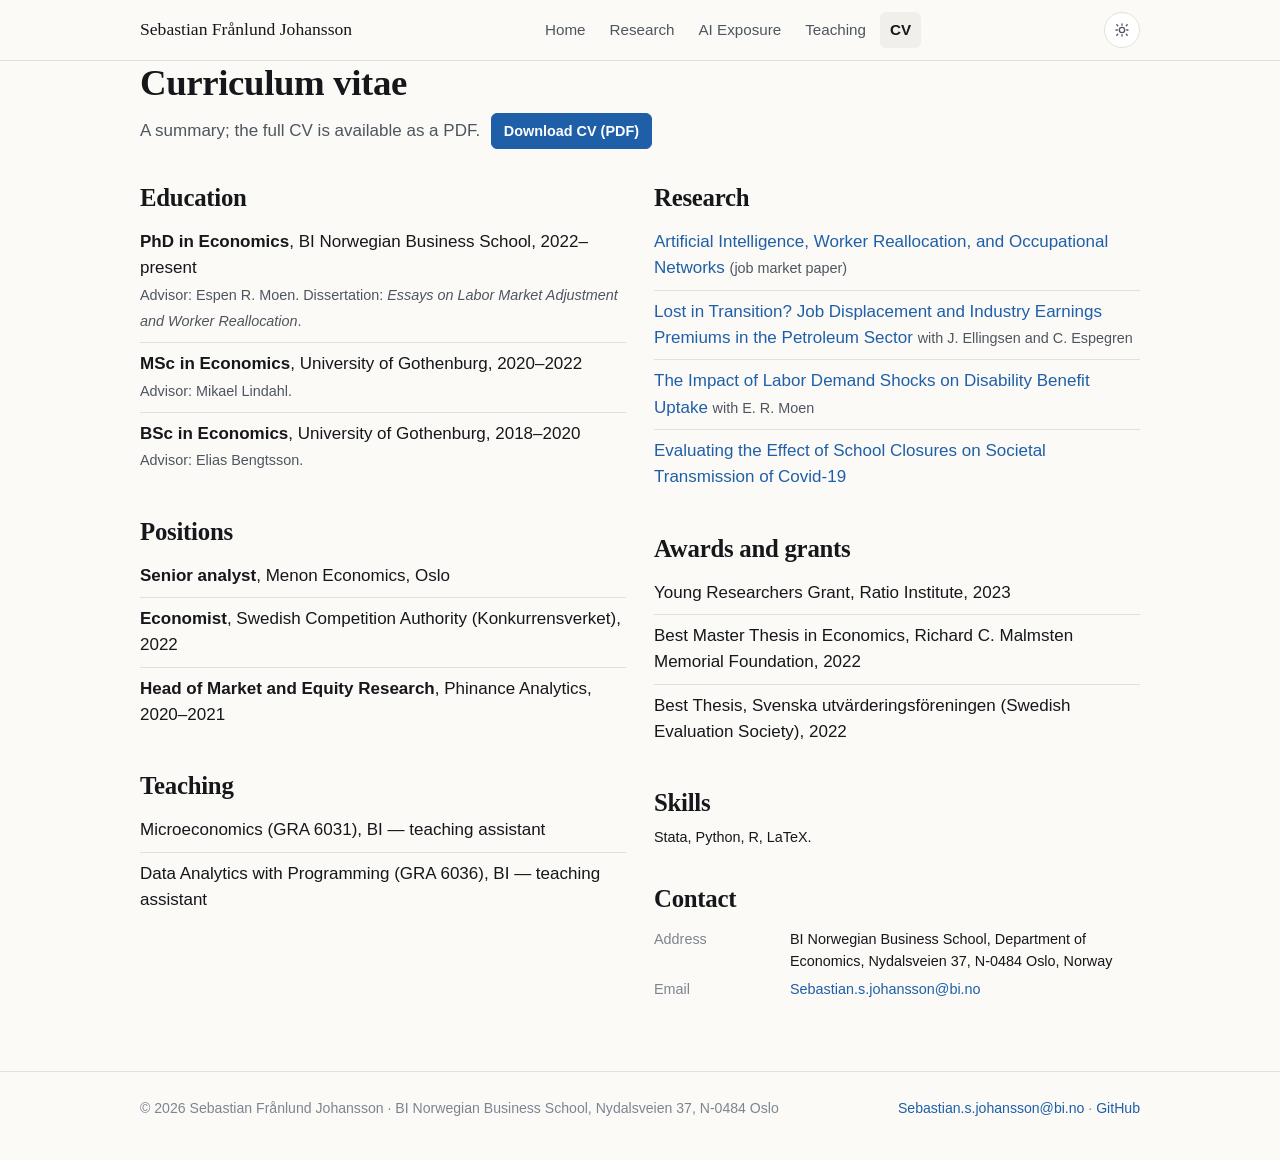
==== cv.html @ c0b87c76 "Add files via upload" ====
<!doctype html>
<html lang="en">
<head>
<meta charset="utf-8">
<meta name="viewport" content="width=device-width, initial-scale=1">
<title>CV — Sebastian Frånlund Johansson</title>
<meta name="description" content="Curriculum vitae of Sebastian Frånlund Johansson: PhD candidate in economics at BI Norwegian Business School, senior analyst at Menon Economics.">
<meta property="og:title" content="CV — Sebastian Frånlund Johansson">
<meta property="og:description" content="Curriculum vitae of Sebastian Frånlund Johansson: PhD candidate in economics at BI Norwegian Business School, senior analyst at Menon Economics.">
<meta property="og:image" content="assets/photo.webp">
<link rel="icon" href="assets/favicon.svg" type="image/svg+xml">
<link rel="stylesheet" href="assets/style.css">
<script>
// apply saved theme before first paint to avoid a flash
try { var t = localStorage.getItem('theme'); if (t) document.documentElement.setAttribute('data-theme', t); } catch (e) {}
</script>

</head>
<body data-github="Seb-f-Johansson">
<header class="site-header">
  <div class="wrap">
    <a class="brand" href="index.html">Sebastian Frånlund Johansson</a>
    <nav class="main" id="nav" aria-label="Main">
      <a href="index.html">Home</a>
      <a href="research.html">Research</a>
      <a href="exposure.html">AI Exposure</a>
      <a href="teaching.html">Teaching</a>
      <a href="cv.html" aria-current="page">CV</a>
    </nav>
    <div style="display:flex;gap:8px;align-items:center">
      <button class="theme-btn" id="theme" type="button" aria-label="Toggle dark mode" title="Toggle dark mode">
        <svg width="16" height="16" viewBox="0 0 24 24" fill="none" stroke="currentColor" stroke-width="2" stroke-linecap="round" aria-hidden="true"><path class="sun" d="M12 3v2M12 19v2M4.2 4.2l1.4 1.4M18.4 18.4l1.4 1.4M3 12h2M19 12h2M4.2 19.8l1.4-1.4M18.4 5.6l1.4-1.4"/><circle class="sun" cx="12" cy="12" r="4"/><path class="moon" d="M21 12.8A9 9 0 1 1 11.2 3a7 7 0 0 0 9.8 9.8z" style="display:none"/></svg>
      </button>
      <button class="theme-btn nav-toggle" id="navToggle" type="button" aria-label="Menu" aria-expanded="false" aria-controls="nav">
        <svg width="16" height="16" viewBox="0 0 24 24" fill="none" stroke="currentColor" stroke-width="2" stroke-linecap="round" aria-hidden="true"><path d="M4 7h16M4 12h16M4 17h16"/></svg>
      </button>
    </div>
  </div>
</header>
<main class="wrap">

<h1>Curriculum vitae</h1>
<p class="muted">A summary; the full CV is available as a PDF. <a class="btn primary" href="cv/Sebastian_Johansson_CV.pdf" style="margin-left:6px">Download CV (PDF)</a></p>

<div class="two">
<div>
  <h2 style="margin-top:1.2rem">Education</h2>
  <ul class="clean">
    <li><b>PhD in Economics</b>, BI Norwegian Business School, 2022–present<br><span class="muted small">Advisor: Espen R. Moen. Dissertation: <em>Essays on Labor Market Adjustment and Worker Reallocation</em>.</span></li>
    <li><b>MSc in Economics</b>, University of Gothenburg, 2020–2022<br><span class="muted small">Advisor: Mikael Lindahl.</span></li>
    <li><b>BSc in Economics</b>, University of Gothenburg, 2018–2020<br><span class="muted small">Advisor: Elias Bengtsson.</span></li>
  </ul>

  <h2>Positions</h2>
  <ul class="clean">
    <li><b>Senior analyst</b>, Menon Economics, Oslo</li>
    <li><b>Economist</b>, Swedish Competition Authority (Konkurrensverket), 2022</li>
    <li><b>Head of Market and Equity Research</b>, Phinance Analytics, 2020–2021</li>
  </ul>

  <h2>Teaching</h2>
  <ul class="clean">
    <li>Microeconomics (GRA 6031), BI — teaching assistant</li>
    <li>Data Analytics with Programming (GRA 6036), BI — teaching assistant</li>
  </ul>
</div>
<div>
  <h2 style="margin-top:1.2rem">Research</h2>
  <ul class="clean">
    <li><a href="research.html#ai-reallocation">Artificial Intelligence, Worker Reallocation, and Occupational Networks</a> <span class="muted small">(job market paper)</span></li>
    <li><a href="research.html#lost-in-transition">Lost in Transition? Job Displacement and Industry Earnings Premiums in the Petroleum Sector</a> <span class="muted small">with J. Ellingsen and C. Espegren</span></li>
    <li><a href="research.html#disability">The Impact of Labor Demand Shocks on Disability Benefit Uptake</a> <span class="muted small">with E. R. Moen</span></li>
    <li><a href="research.html#covid">Evaluating the Effect of School Closures on Societal Transmission of Covid-19</a></li>
  </ul>

  <h2>Awards and grants</h2>
  <ul class="clean">
    <li>Young Researchers Grant, Ratio Institute, 2023</li>
    <li>Best Master Thesis in Economics, Richard C. Malmsten Memorial Foundation, 2022</li>
    <li>Best Thesis, Svenska utvärderingsföreningen (Swedish Evaluation Society), 2022</li>
  </ul>

  <h2>Skills</h2>
  <p class="small">Stata, Python, R, LaTeX.</p>

  <h2>Contact</h2>
  <dl class="kv small">
    <dt>Address</dt><dd>BI Norwegian Business School, Department of Economics, Nydalsveien 37, N-0484 Oslo, Norway</dd>
    <dt>Email</dt><dd><a href="mailto:Sebastian.s.johansson@bi.no">Sebastian.s.johansson@bi.no</a></dd>
  </dl>
</div>
</div>

</main>
<footer>
  <div class="wrap">
    <div>&copy; 2026 Sebastian Frånlund Johansson &middot; BI Norwegian Business School, Nydalsveien 37, N-0484 Oslo</div>
    <div><a href="mailto:Sebastian.s.johansson@bi.no">Sebastian.s.johansson@bi.no</a> &middot; <a href="https://github.com/Seb-f-Johansson">GitHub</a></div>
  </div>
</footer>
<script src="assets/site.js"></script>

</body>
</html>
---- assets/style.css ----
/* Sebastian Frånlund Johansson — personal site
   Plain CSS, no framework. Tokens on :root; dark mode via data-theme or OS. */

:root {
  color-scheme: light;
  --bg: #fbfaf7;
  --bg-2: #f1efe9;
  --card: #ffffff;
  --ink: #15171a;
  --ink-2: #4f5560;
  --ink-3: #7d8591;
  --line: #e2e0d8;
  --accent: #1f5fa8;
  --accent-2: #2a78d6;
  --accent-soft: #e4eefb;
  --on-accent: #ffffff;
  --q1: #eb6834;   /* high exposure, low complementarity */
  --q2: #2a78d6;   /* high exposure, high complementarity */
  --q3: #1baf7a;   /* low exposure, high complementarity */
  --q4: #8b9099;   /* low exposure, low complementarity (neutral) */
  --radius: 10px;
  --maxw: 1040px;
  --serif: Georgia, "Times New Roman", serif;
  --sans: -apple-system, BlinkMacSystemFont, "Segoe UI", Inter, Roboto, Helvetica, Arial, sans-serif;
  --mono: ui-monospace, SFMono-Regular, Menlo, Consolas, monospace;
}
@media (prefers-color-scheme: dark) {
  :root:not([data-theme="light"]) {
    color-scheme: dark;
    --bg: #15171a; --bg-2: #1c1f24; --card: #1f2329; --ink: #ecebe6; --ink-2: #b9bcc3; --ink-3: #868c96;
    --line: #2d323a; --accent: #6aa5ee; --accent-2: #3987e5; --accent-soft: #1d2a3c; --on-accent: #0e1a2b;
    --q1: #d95926; --q2: #3987e5; --q3: #199e70; --q4: #7a808a;
  }
}
:root[data-theme="dark"] {
  color-scheme: dark;
  --bg: #15171a; --bg-2: #1c1f24; --card: #1f2329; --ink: #ecebe6; --ink-2: #b9bcc3; --ink-3: #868c96;
  --line: #2d323a; --accent: #6aa5ee; --accent-2: #3987e5; --accent-soft: #1d2a3c; --on-accent: #0e1a2b;
  --q1: #d95926; --q2: #3987e5; --q3: #199e70; --q4: #7a808a;
}

* { box-sizing: border-box; }
html { scroll-behavior: smooth; }
body {
  margin: 0; background: var(--bg); color: var(--ink);
  font-family: var(--sans); font-size: 17px; line-height: 1.55;
  -webkit-font-smoothing: antialiased;
}
a { color: var(--accent); text-decoration: none; }
a:hover { text-decoration: underline; }
h1, h2, h3 { font-family: var(--serif); font-weight: 600; letter-spacing: -0.01em; line-height: 1.2; margin: 0 0 .5rem; }
h1 { font-size: 2.3rem; }
h2 { font-size: 1.55rem; margin-top: 2.2rem; }
h3 { font-size: 1.15rem; }
p { margin: .4rem 0 .9rem; }
.muted { color: var(--ink-2); }
.small { font-size: .9rem; }
.mono { font-family: var(--mono); font-size: .88em; }
code { font-family: var(--mono); font-size: .9em; background: var(--bg-2); padding: .1em .35em; border-radius: 4px; }

.wrap { max-width: var(--maxw); margin: 0 auto; padding: 0 20px; }

/* header / nav */
.site-header { position: sticky; top: 0; z-index: 20; background: color-mix(in srgb, var(--bg) 88%, transparent); backdrop-filter: blur(8px); border-bottom: 1px solid var(--line); }
.site-header .wrap { display: flex; align-items: center; justify-content: space-between; gap: 16px; height: 60px; }
.brand { font-family: var(--serif); font-size: 1.1rem; color: var(--ink); white-space: nowrap; }
.brand:hover { text-decoration: none; }
nav.main { display: flex; gap: 4px; align-items: center; }
nav.main a { padding: 6px 10px; border-radius: 6px; color: var(--ink-2); font-size: .95rem; }
nav.main a:hover { background: var(--bg-2); text-decoration: none; color: var(--ink); }
nav.main a[aria-current="page"] { color: var(--ink); background: var(--bg-2); font-weight: 600; }
.theme-btn { border: 1px solid var(--line); background: var(--card); color: var(--ink-2); border-radius: 999px; width: 36px; height: 36px; cursor: pointer; display: grid; place-items: center; }
.theme-btn:hover { color: var(--ink); }
.nav-toggle { display: none; }
@media (max-width: 720px) {
  nav.main { display: none; position: absolute; top: 60px; left: 0; right: 0; background: var(--bg); border-bottom: 1px solid var(--line); flex-direction: column; align-items: stretch; padding: 8px 12px 12px; }
  nav.main.open { display: flex; }
  .nav-toggle { display: inline-grid; }
  h1 { font-size: 1.8rem; }
}

/* hero */
.hero { display: grid; grid-template-columns: 180px 1fr; gap: 32px; align-items: start; padding: 48px 0 20px; }
.hero img { width: 180px; height: 240px; object-fit: cover; border-radius: var(--radius); border: 1px solid var(--line); background: var(--bg-2); }
.hero .role { color: var(--ink-2); font-size: 1.05rem; margin-top: .2rem; }
.links { display: flex; flex-wrap: wrap; gap: 8px; margin: 14px 0 0; padding: 0; list-style: none; }
.links a { display: inline-flex; align-items: center; gap: 6px; padding: 6px 11px; border: 1px solid var(--line); border-radius: 999px; background: var(--card); color: var(--ink-2); font-size: .9rem; }
.links a:hover { color: var(--ink); border-color: var(--ink-3); text-decoration: none; }
.links svg { width: 15px; height: 15px; fill: currentColor; }
.links svg.ln { fill: none; stroke: currentColor; stroke-width: 2; stroke-linejoin: round; }
@media (max-width: 720px) { .hero { grid-template-columns: 1fr; gap: 18px; padding-top: 28px; } .hero img { width: 140px; height: 186px; } }

/* cards */
.grid { display: grid; grid-template-columns: repeat(auto-fill, minmax(260px, 1fr)); gap: 16px; margin: 12px 0; }
.card { background: var(--card); border: 1px solid var(--line); border-radius: var(--radius); padding: 18px 18px 16px; }
.card h3 { margin-bottom: .35rem; }
.card p { margin: 0 0 .5rem; color: var(--ink-2); font-size: .95rem; }
.card .meta { display: flex; gap: 12px; flex-wrap: wrap; color: var(--ink-3); font-size: .85rem; margin-top: 8px; }
.card .meta span { display: inline-flex; align-items: center; gap: 5px; }
.dot { width: 10px; height: 10px; border-radius: 50%; display: inline-block; background: var(--ink-3); }
.tag { display: inline-block; font-size: .78rem; padding: 2px 8px; border-radius: 999px; background: var(--accent-soft); color: var(--accent); margin-right: 6px; }
.card.link { transition: transform .12s ease, border-color .12s ease; }
.card.link:hover { transform: translateY(-2px); border-color: var(--ink-3); }

/* papers */
.paper { border-top: 1px solid var(--line); padding: 20px 0 14px; }
.paper:last-child { border-bottom: 1px solid var(--line); }
.paper h3 { font-size: 1.2rem; }
.paper .byline { color: var(--ink-2); margin: 2px 0 8px; }
.paper .status { font-size: .8rem; text-transform: uppercase; letter-spacing: .06em; color: var(--ink-3); }
.paper details { margin-top: 6px; }
.paper summary { cursor: pointer; color: var(--accent); font-size: .95rem; user-select: none; }
.paper summary:hover { text-decoration: underline; }
.paper .abstract { margin-top: 8px; color: var(--ink-2); font-size: .97rem; }
.paper .actions { display: flex; flex-wrap: wrap; gap: 8px; margin-top: 10px; }
.btn { display: inline-flex; align-items: center; gap: 6px; padding: 6px 12px; border-radius: 6px; border: 1px solid var(--line); background: var(--card); color: var(--ink); font-size: .9rem; cursor: pointer; font-family: inherit; }
.btn:hover { border-color: var(--ink-3); text-decoration: none; }
.btn.primary { background: var(--accent); border-color: var(--accent); color: var(--on-accent); font-weight: 600; }
.btn.primary:hover { filter: brightness(1.08); }
pre.bib { display: none; background: var(--bg-2); border: 1px solid var(--line); border-radius: 6px; padding: 12px; font-family: var(--mono); font-size: .82rem; overflow: auto; white-space: pre; margin-top: 8px; }
pre.bib.open { display: block; }

/* lists */
ul.clean { list-style: none; padding: 0; margin: 0; }
ul.clean li { padding: 8px 0; border-bottom: 1px solid var(--line); }
ul.clean li:last-child { border-bottom: 0; }
.two { display: grid; grid-template-columns: 1fr 1fr; gap: 28px; }
@media (max-width: 720px) { .two { grid-template-columns: 1fr; } }

/* exposure explorer */
.viz { background: var(--card); border: 1px solid var(--line); border-radius: var(--radius); padding: 16px; }
.viz .controls { display: flex; flex-wrap: wrap; gap: 10px; align-items: center; margin-bottom: 10px; }
.viz input[type="search"] { flex: 1 1 260px; padding: 8px 12px; border: 1px solid var(--line); border-radius: 6px; background: var(--bg); color: var(--ink); font-size: .95rem; font-family: inherit; }
.viz select { padding: 8px 10px; border: 1px solid var(--line); border-radius: 6px; background: var(--bg); color: var(--ink); font-family: inherit; }
.viz svg { width: 100%; height: auto; display: block; }
.viz .legend { display: flex; flex-wrap: wrap; gap: 14px; font-size: .86rem; color: var(--ink-2); margin-top: 8px; }
.viz .legend span { display: inline-flex; align-items: center; gap: 6px; }
.tooltip { position: absolute; pointer-events: none; background: var(--card); color: var(--ink); border: 1px solid var(--line); border-radius: 6px; padding: 8px 10px; font-size: .85rem; box-shadow: 0 6px 20px rgba(0,0,0,.12); max-width: 280px; display: none; z-index: 30; }
.tooltip b { display: block; margin-bottom: 2px; }
.tooltip .q { font-size: .78rem; color: var(--ink-3); }
.pt { cursor: pointer; }
.axis text { fill: var(--ink-3); font-size: 11px; font-family: var(--sans); }
.axis line, .axis path { stroke: var(--line); }
.axis-title { fill: var(--ink-2); font-size: 12px; font-family: var(--sans); }
.ref line { stroke: var(--ink-3); stroke-dasharray: 4 4; }
.qlabel { fill: var(--ink-3); font-size: 11px; font-family: var(--sans); }
.hl text { fill: var(--ink); font-size: 11px; font-family: var(--sans); paint-order: stroke; stroke: var(--card); stroke-width: 3px; }
table.data { width: 100%; border-collapse: collapse; font-size: .9rem; }
table.data th, table.data td { text-align: left; padding: 6px 8px; border-bottom: 1px solid var(--line); }
table.data th { color: var(--ink-3); font-weight: 600; cursor: pointer; white-space: nowrap; }
table.data td.num, table.data th.num { text-align: right; font-variant-numeric: tabular-nums; }
.table-wrap { max-height: 420px; overflow: auto; border: 1px solid var(--line); border-radius: 6px; margin-top: 10px; }

/* footer */
footer { border-top: 1px solid var(--line); margin-top: 56px; padding: 26px 0 40px; color: var(--ink-3); font-size: .88rem; }
footer .wrap { display: flex; flex-wrap: wrap; gap: 16px; justify-content: space-between; }

/* misc */
.notice { background: var(--accent-soft); border: 1px solid color-mix(in srgb, var(--accent) 30%, transparent); border-radius: var(--radius); padding: 12px 14px; font-size: .92rem; }
.skeleton { height: 92px; border-radius: var(--radius); background: linear-gradient(90deg, var(--bg-2), var(--card), var(--bg-2)); background-size: 200% 100%; animation: sh 1.2s infinite; }
@keyframes sh { from { background-position: 200% 0 } to { background-position: -200% 0 } }
.pdf-frame { width: 100%; height: 80vh; border: 1px solid var(--line); border-radius: var(--radius); background: var(--bg-2); }
.kv { display: grid; grid-template-columns: 120px 1fr; gap: 6px 16px; }
.kv dt { color: var(--ink-3); }
.kv dd { margin: 0; }
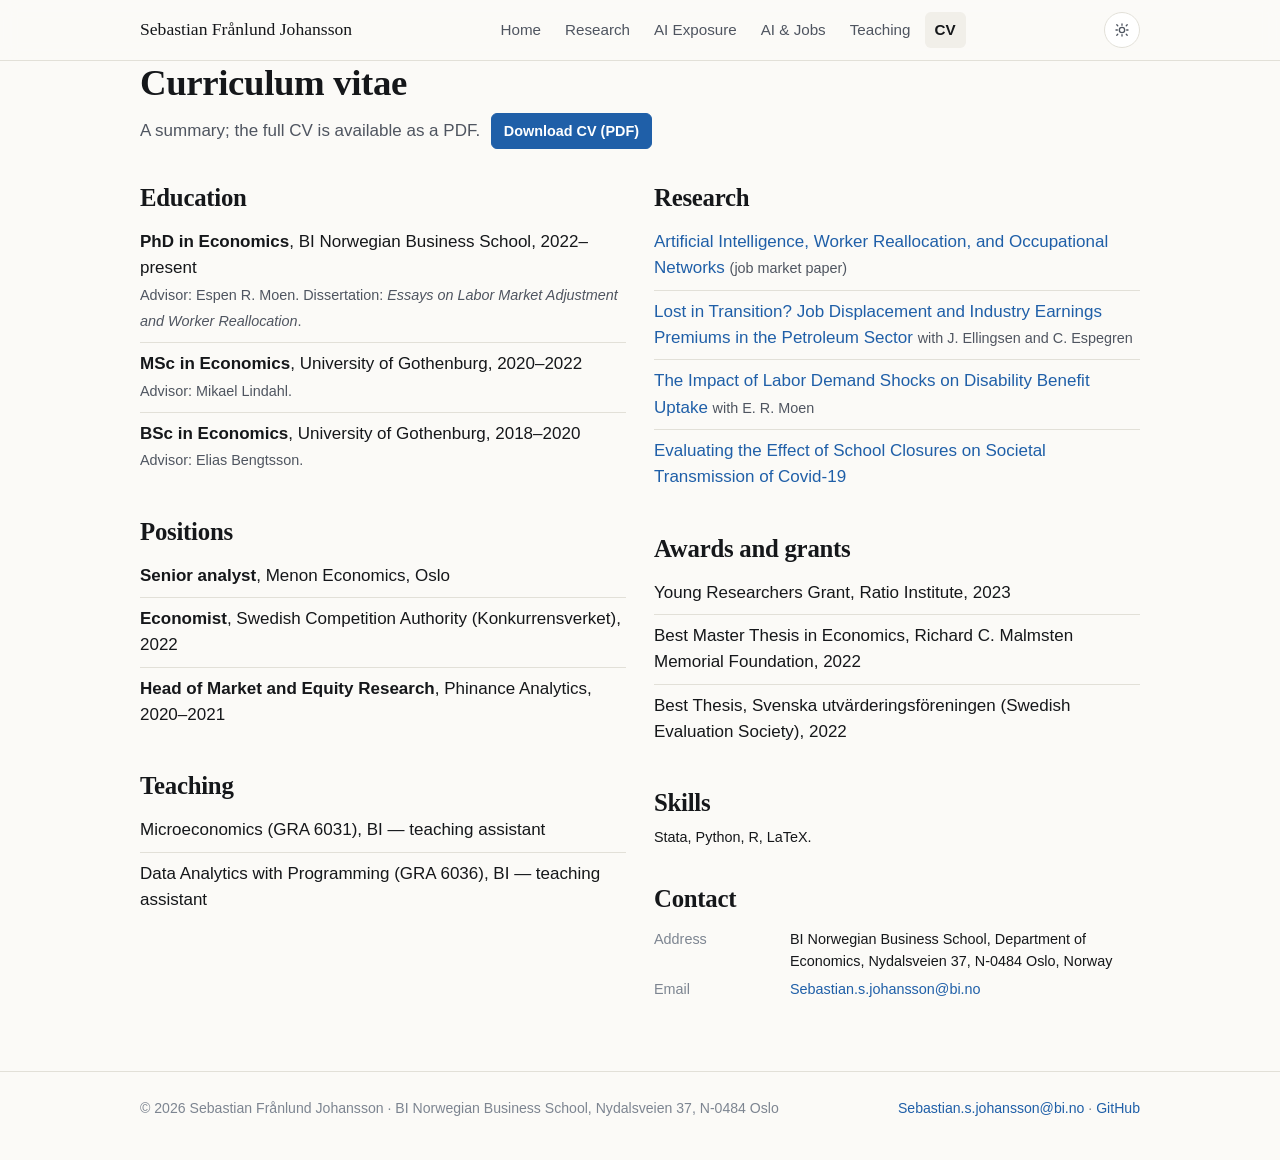
==== commit 08822420: "Add files via upload" ====
--- a/cv.html
+++ b/cv.html
@@ -24,6 +24,7 @@
       <a href="index.html">Home</a>
       <a href="research.html">Research</a>
       <a href="exposure.html">AI Exposure</a>
+      <a href="jobs.html">AI &amp; Jobs</a>
       <a href="teaching.html">Teaching</a>
       <a href="cv.html" aria-current="page">CV</a>
     </nav>
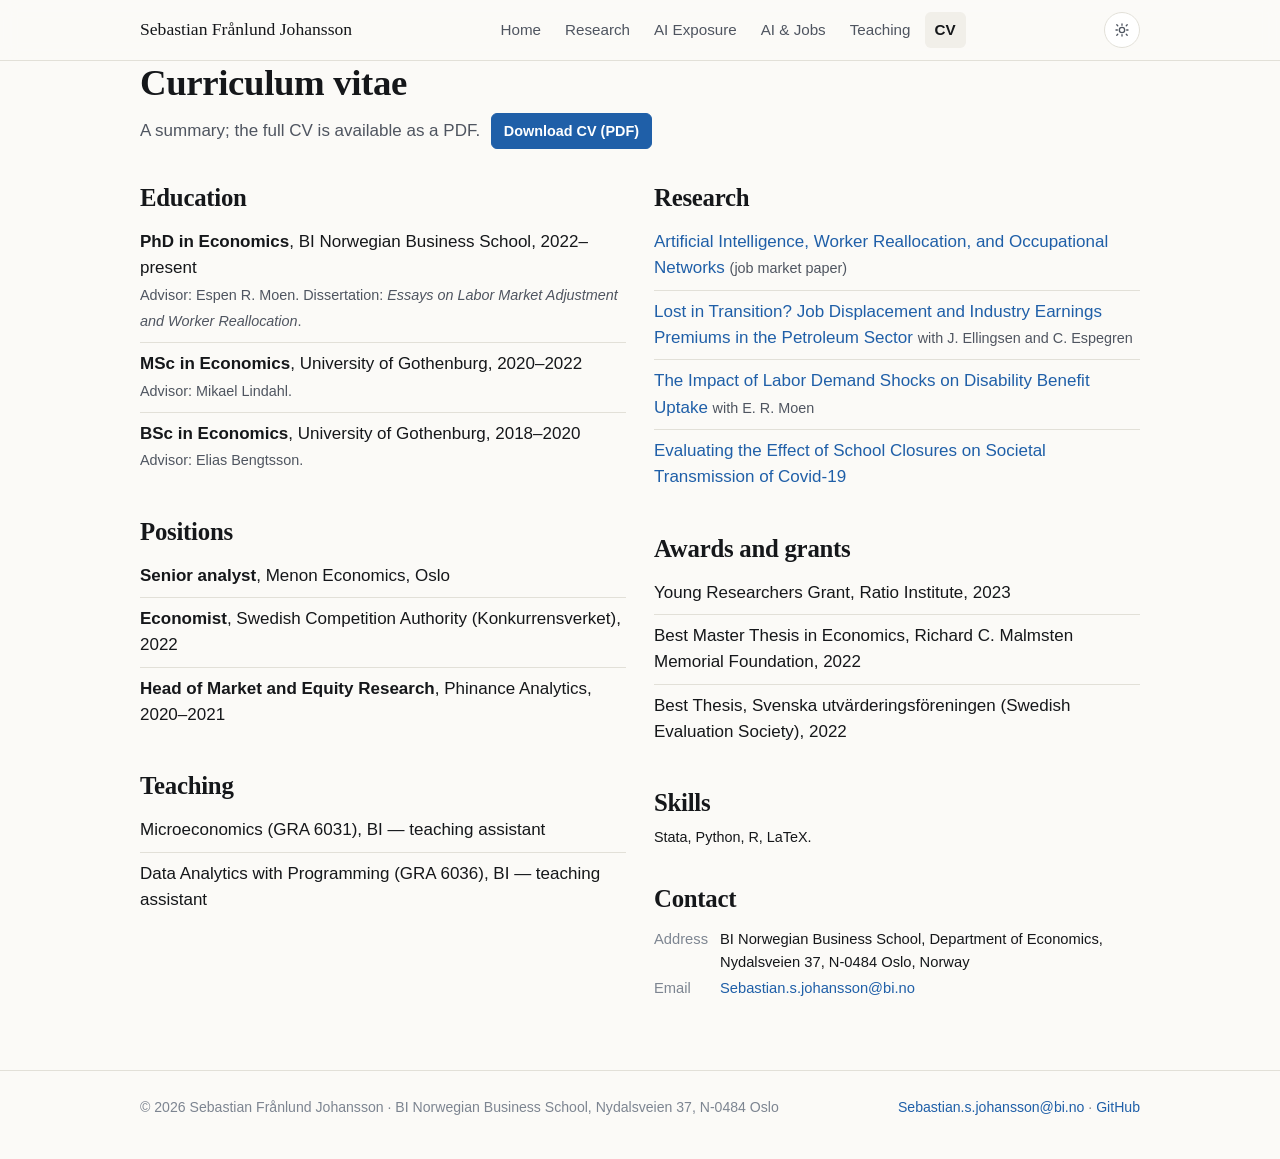
==== commit 36cb4fe3: "Add content hashes to CSS/JS links so browsers load new versions" ====
--- a/cv.html
+++ b/cv.html
@@ -9,7 +9,7 @@
 <meta property="og:description" content="Curriculum vitae of Sebastian Frånlund Johansson: PhD candidate in economics at BI Norwegian Business School, senior analyst at Menon Economics.">
 <meta property="og:image" content="assets/photo.webp">
 <link rel="icon" href="assets/favicon.svg" type="image/svg+xml">
-<link rel="stylesheet" href="assets/style.css">
+<link rel="stylesheet" href="assets/style.css?v=d609bc2c">
 <script>
 // apply saved theme before first paint to avoid a flash
 try { var t = localStorage.getItem('theme'); if (t) document.documentElement.setAttribute('data-theme', t); } catch (e) {}
@@ -99,7 +99,7 @@
     <div><a href="mailto:Sebastian.s.johansson@bi.no">Sebastian.s.johansson@bi.no</a> &middot; <a href="https://github.com/Seb-f-Johansson">GitHub</a></div>
   </div>
 </footer>
-<script src="assets/site.js"></script>
+<script src="assets/site.js?v=0dadcda1"></script>
 
 </body>
 </html>
--- a/assets/style.css
+++ b/assets/style.css
@@ -18,6 +18,7 @@
   --q2: #2a78d6;   /* high exposure, high complementarity */
   --q3: #1baf7a;   /* low exposure, high complementarity */
   --q4: #8b9099;   /* low exposure, low complementarity (neutral) */
+  --pos: #2f8f5b; --neg: #c8553d; --s1: #a3c3ea; --s2: #6f9fdb; --s3: #3f7ccb; --s4: #1f5fa8; --s5: #0e3566;   /* exposure quintiles, low -> high */
   --radius: 10px;
   --maxw: 1040px;
   --serif: Georgia, "Times New Roman", serif;
@@ -30,6 +31,7 @@
     --bg: #15171a; --bg-2: #1c1f24; --card: #1f2329; --ink: #ecebe6; --ink-2: #b9bcc3; --ink-3: #868c96;
     --line: #2d323a; --accent: #6aa5ee; --accent-2: #3987e5; --accent-soft: #1d2a3c; --on-accent: #0e1a2b;
     --q1: #d95926; --q2: #3987e5; --q3: #199e70; --q4: #7a808a;
+    --pos: #47b07a; --neg: #e0775f; --s1: #33547f; --s2: #3f72b3; --s3: #5b93dc; --s4: #8db8ef; --s5: #cfe2fa;
   }
 }
 :root[data-theme="dark"] {
@@ -37,6 +39,7 @@
   --bg: #15171a; --bg-2: #1c1f24; --card: #1f2329; --ink: #ecebe6; --ink-2: #b9bcc3; --ink-3: #868c96;
   --line: #2d323a; --accent: #6aa5ee; --accent-2: #3987e5; --accent-soft: #1d2a3c; --on-accent: #0e1a2b;
   --q1: #d95926; --q2: #3987e5; --q3: #199e70; --q4: #7a808a;
+  --pos: #47b07a; --neg: #e0775f; --s1: #33547f; --s2: #3f72b3; --s3: #5b93dc; --s4: #8db8ef; --s5: #cfe2fa;
 }
 
 * { box-sizing: border-box; }
@@ -163,3 +166,37 @@
 .kv { display: grid; grid-template-columns: 120px 1fr; gap: 6px 16px; }
 .kv dt { color: var(--ink-3); }
 .kv dd { margin: 0; }
+
+/* AI and Norwegian jobs page */
+.stats { display: grid; grid-template-columns: repeat(auto-fit, minmax(190px, 1fr)); gap: 12px; margin: 14px 0 6px; }
+.stat { background: var(--card); border: 1px solid var(--line); border-radius: var(--radius); padding: 14px 16px; }
+.stat .v { font-family: var(--serif); font-size: 1.9rem; line-height: 1.1; font-variant-numeric: tabular-nums; }
+.stat .l { color: var(--ink-2); font-size: .86rem; margin-top: 4px; }
+.seg { display: inline-flex; flex-wrap: wrap; max-width: 100%; border: 1px solid var(--line); border-radius: 6px; overflow: hidden; }
+.seg button { border: 0; background: var(--bg); color: var(--ink-2); padding: 7px 11px; font: inherit; font-size: .88rem; cursor: pointer; }
+.seg button + button { border-left: 1px solid var(--line); }
+.seg button[aria-pressed="true"] { background: var(--accent); color: var(--on-accent); font-weight: 600; }
+.ctl-label { font-size: .82rem; color: var(--ink-3); margin-right: 2px; }
+.chart { position: relative; }
+.chart svg text { font-family: var(--sans); }
+.ln-label { font-size: 11px; fill: var(--ink-2); paint-order: stroke; stroke: var(--card); stroke-width: 3px; }
+.marker line { stroke: var(--ink-3); stroke-dasharray: 3 3; }
+.marker text { fill: var(--ink-3); font-size: 11px; }
+.cross line { stroke: var(--ink-3); }
+.tooltip table { border-collapse: collapse; font-size: .82rem; }
+.tooltip td { padding: 1px 6px 1px 0; }
+.tooltip td.num { text-align: right; font-variant-numeric: tabular-nums; }
+.sw { display: inline-block; width: 14px; height: 3px; border-radius: 2px; vertical-align: middle; margin-right: 4px; }
+.occ-card { display: grid; grid-template-columns: 1fr 1fr; gap: 18px; margin-top: 12px; }
+@media (max-width: 720px) { .occ-card { grid-template-columns: 1fr; } }
+.kv { display: grid; grid-template-columns: auto 1fr; gap: 3px 12px; font-size: .92rem; }
+.kv dt { color: var(--ink-3); }
+.kv dd { margin: 0; font-variant-numeric: tabular-nums; }
+.caveat { border-left: 3px solid var(--line); padding: 2px 0 2px 12px; color: var(--ink-2); font-size: .93rem; }
+table.data.heat td.num { font-variant-numeric: tabular-nums; }
+table.data.heat td.cell { text-align: right; }
+.two > div { min-width: 0; overflow-x: auto; }
+.tabs { display: flex; flex-wrap: wrap; gap: 4px; border-bottom: 1px solid var(--line); margin: 18px 0 8px; }
+.tabs button { border: 0; background: transparent; color: var(--ink-2); padding: 9px 14px; font: inherit; font-size: .95rem; cursor: pointer; border-bottom: 2px solid transparent; margin-bottom: -1px; }
+.tabs button:hover { color: var(--ink); }
+.tabs button[aria-selected="true"] { color: var(--ink); border-bottom-color: var(--accent); font-weight: 600; }
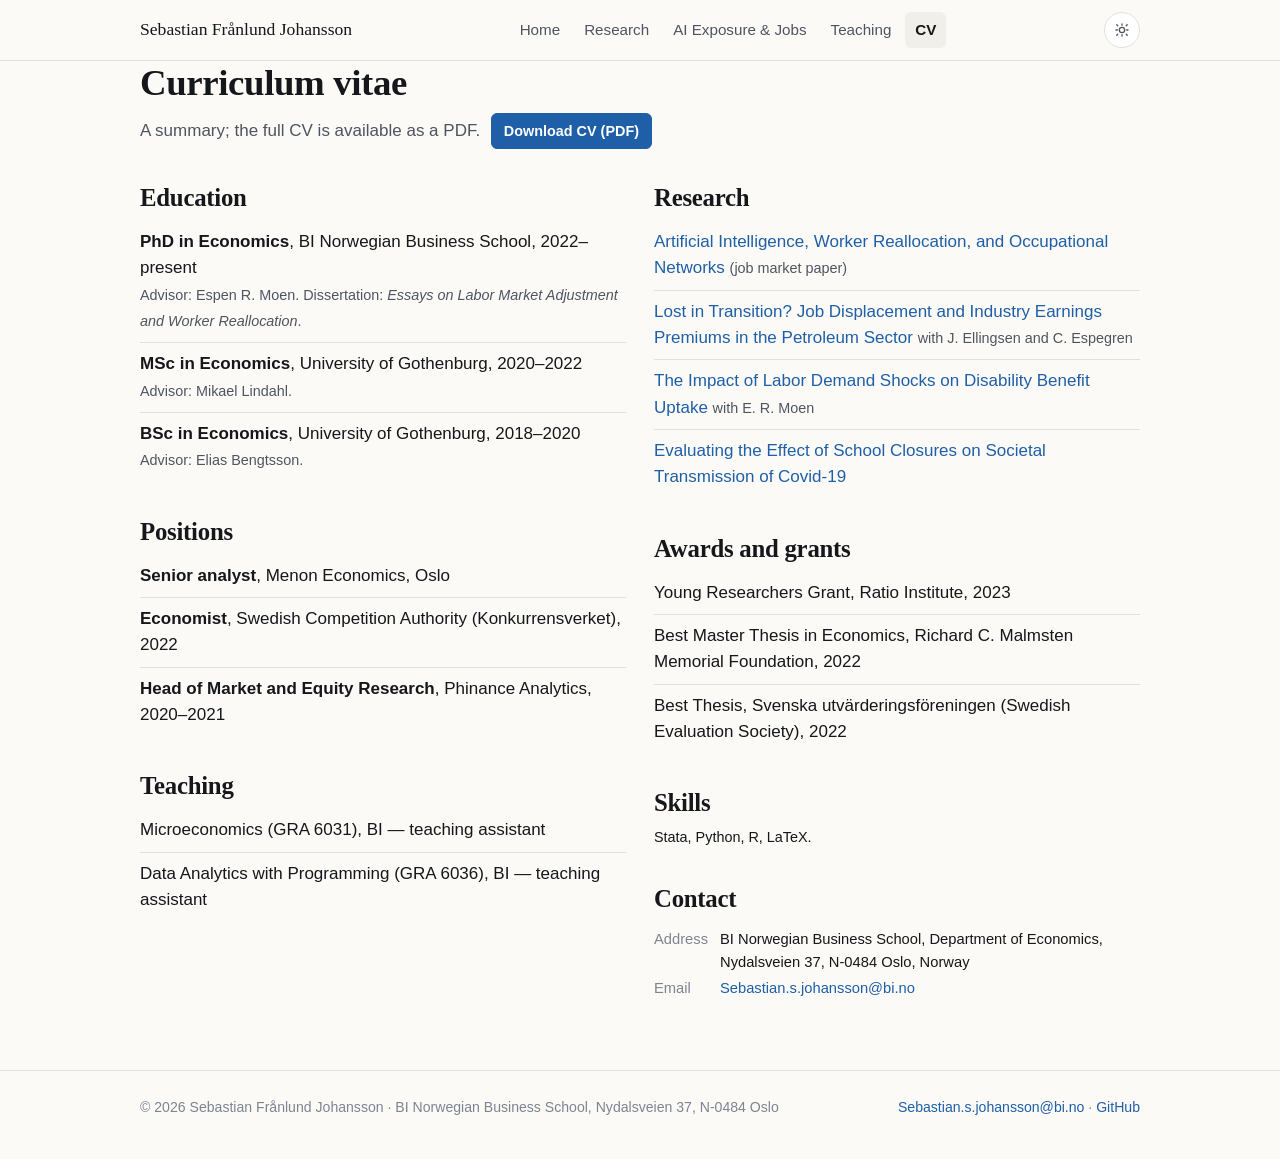
==== commit 6fe18b52: "AI exposure and jobs: paper quadrant definitions, explorer as first tab" ====
--- a/cv.html
+++ b/cv.html
@@ -9,7 +9,7 @@
 <meta property="og:description" content="Curriculum vitae of Sebastian Frånlund Johansson: PhD candidate in economics at BI Norwegian Business School, senior analyst at Menon Economics.">
 <meta property="og:image" content="assets/photo.webp">
 <link rel="icon" href="assets/favicon.svg" type="image/svg+xml">
-<link rel="stylesheet" href="assets/style.css?v=d609bc2c">
+<link rel="stylesheet" href="assets/style.css?v=93b2acac">
 <script>
 // apply saved theme before first paint to avoid a flash
 try { var t = localStorage.getItem('theme'); if (t) document.documentElement.setAttribute('data-theme', t); } catch (e) {}
@@ -23,8 +23,7 @@
     <nav class="main" id="nav" aria-label="Main">
       <a href="index.html">Home</a>
       <a href="research.html">Research</a>
-      <a href="exposure.html">AI Exposure</a>
-      <a href="jobs.html">AI &amp; Jobs</a>
+      <a href="jobs.html">AI Exposure &amp; Jobs</a>
       <a href="teaching.html">Teaching</a>
       <a href="cv.html" aria-current="page">CV</a>
     </nav>
